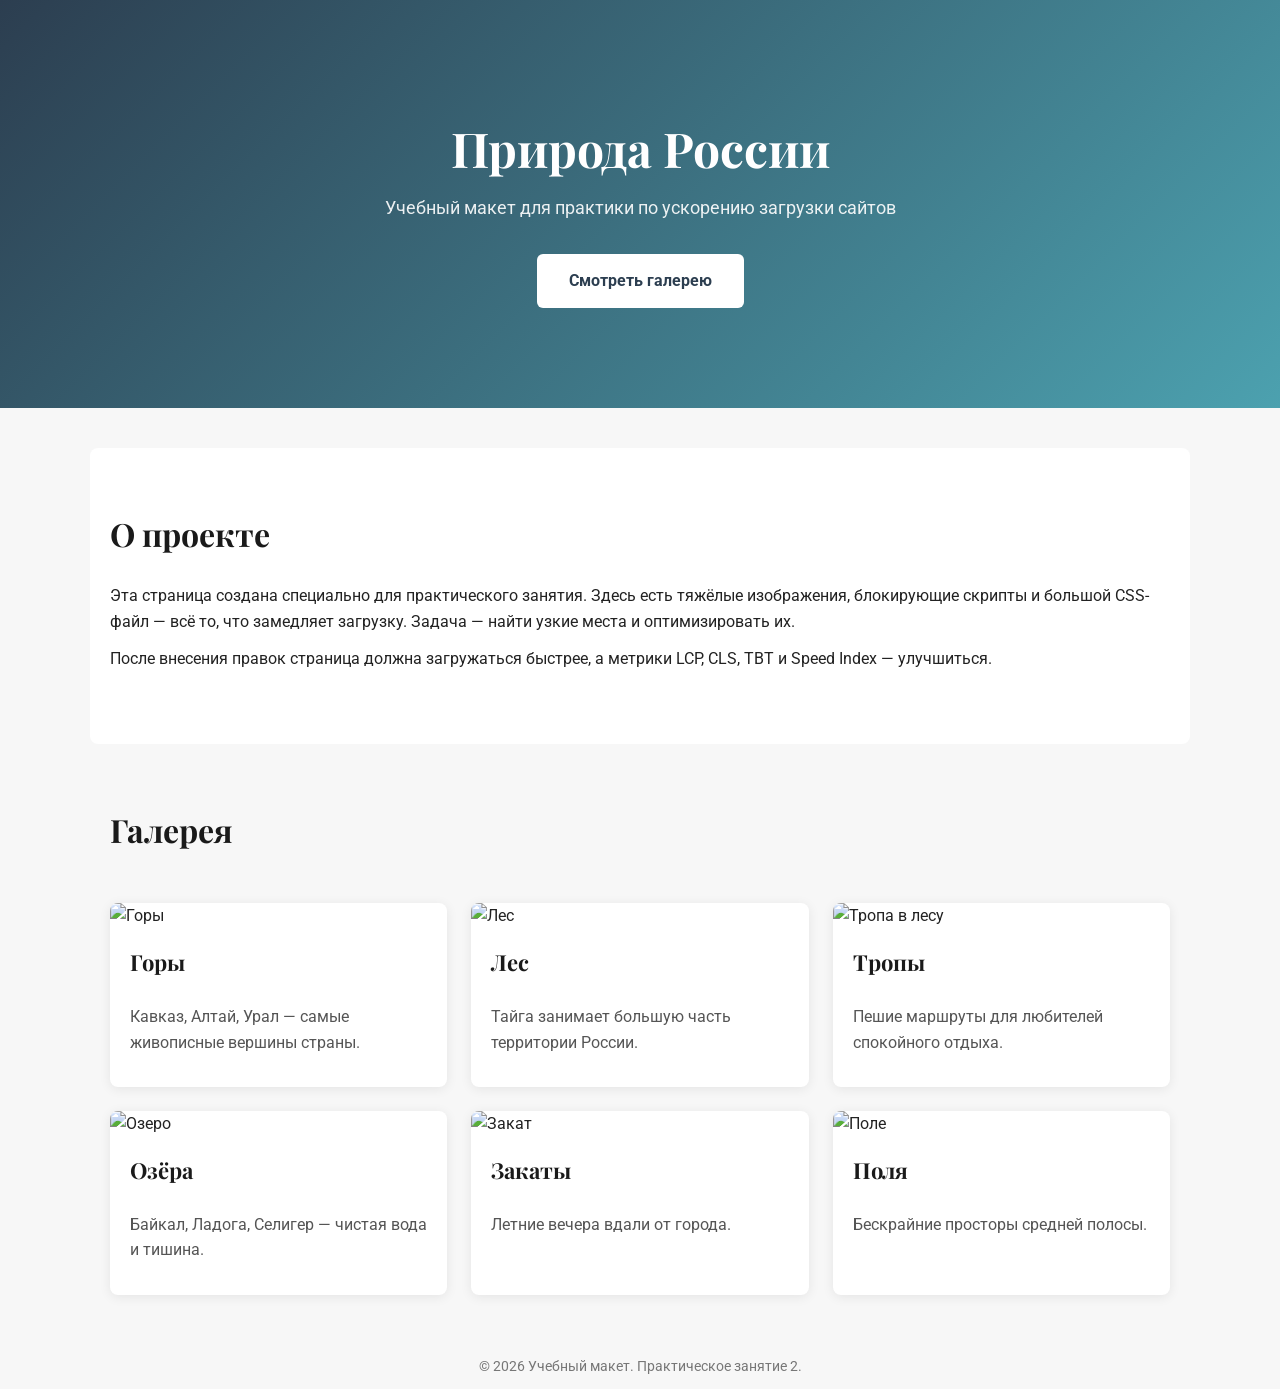
==== index.html @ 9233be03 "first commit" ====
<!DOCTYPE html>
<html lang="ru">
<head>
  <meta charset="UTF-8">
  <meta name="viewport" content="width=device-width, initial-scale=1.0">
  <title>Учебный сайт — Практика 2</title>

  <!-- Шрифты Google: без preconnect, без display=swap -->
  <link href="https://fonts.googleapis.com/css2?family=Roboto:wght@300;400;700&family=Playfair+Display:wght@400;700&display=swap" rel="stylesheet">

  <!-- Блокирующий CSS -->
  <link rel="stylesheet" href="style.css">

  <!-- Блокирующий скрипт в head -->
  <script src="app.js"></script>
</head>
<body>

  <header class="hero">
    <div class="container">
      <h1>Природа России</h1>
      <p class="subtitle">Учебный макет для практики по ускорению загрузки сайтов</p>
      <a href="#gallery" class="btn">Смотреть галерею</a>
    </div>
  </header>

  <section class="intro container">
    <h2>О проекте</h2>
    <p>
      Эта страница создана специально для практического занятия. Здесь есть тяжёлые изображения,
      блокирующие скрипты и большой CSS-файл — всё то, что замедляет загрузку. Задача —
      найти узкие места и оптимизировать их.
    </p>
    <p>
      После внесения правок страница должна загружаться быстрее, а метрики LCP, CLS, TBT
      и Speed Index — улучшиться.
    </p>
  </section>

  <section id="gallery" class="gallery container">
    <h2>Галерея</h2>

    <article class="card">
      <img src="https://images.unsplash.com/photo-1506905925346-21bda4d32df4?w=2400&q=100" alt="Горы">
      <h3>Горы</h3>
      <p>Кавказ, Алтай, Урал — самые живописные вершины страны.</p>
    </article>

    <article class="card">
      <img src="https://images.unsplash.com/photo-1470071459604-3b5ec3a7fe05?w=2000&q=100" alt="Лес">
      <h3>Лес</h3>
      <p>Тайга занимает большую часть территории России.</p>
    </article>

    <article class="card">
      <img src="https://images.unsplash.com/photo-1441974231531-c6227db76b6e?w=2000&q=100" alt="Тропа в лесу">
      <h3>Тропы</h3>
      <p>Пешие маршруты для любителей спокойного отдыха.</p>
    </article>

    <article class="card">
      <img src="https://images.unsplash.com/photo-1501785888041-af3ef285b470?w=2000&q=100" alt="Озеро">
      <h3>Озёра</h3>
      <p>Байкал, Ладога, Селигер — чистая вода и тишина.</p>
    </article>

    <article class="card">
      <img src="https://images.unsplash.com/photo-1472214103451-9374bd1c798e?w=2000&q=100" alt="Закат">
      <h3>Закаты</h3>
      <p>Летние вечера вдали от города.</p>
    </article>

    <article class="card">
      <img src="https://images.unsplash.com/photo-1469474968028-56623f02e42e?w=2000&q=100" alt="Поле">
      <h3>Поля</h3>
      <p>Бескрайние просторы средней полосы.</p>
    </article>
  </section>

  <footer class="container">
    <p>&copy; 2026 Учебный макет. Практическое занятие 2.</p>
  </footer>

</body>
</html>
---- style.css ----
/* ===== Базовые стили ===== */
* {
  box-sizing: border-box;
  margin: 0;
  padding: 0;
}

html {
  scroll-behavior: smooth;
}

body {
  font-family: 'Roboto', Arial, sans-serif;
  font-size: 16px;
  line-height: 1.6;
  color: #222222;
  background-color: #f7f7f7;
}

.container {
  width: 100%;
  max-width: 1100px;
  margin: 0 auto;
  padding: 0 20px;
}

h1, h2, h3 {
  font-family: 'Playfair Display', Georgia, serif;
  font-weight: 700;
  margin-bottom: 16px;
  color: #1a1a1a;
}

h1 {
  font-size: 48px;
  line-height: 1.2;
}

h2 {
  font-size: 32px;
  margin-bottom: 24px;
}

h3 {
  font-size: 22px;
}

p {
  margin-bottom: 12px;
}

/* ===== Hero ===== */
.hero {
  background: linear-gradient(135deg, #2c3e50 0%, #4ca1af 100%);
  color: #ffffff;
  padding: 120px 0 100px;
  text-align: center;
}

.hero h1 {
  color: #ffffff;
}

.subtitle {
  font-size: 18px;
  margin-bottom: 32px;
  opacity: 0.9;
}

.btn {
  display: inline-block;
  padding: 14px 32px;
  background-color: #ffffff;
  color: #2c3e50;
  text-decoration: none;
  border-radius: 6px;
  font-weight: 700;
  transition: transform 0.2s ease;
}

.btn:hover {
  transform: translateY(-2px);
}

/* ===== Intro ===== */
.intro {
  padding: 60px 20px;
  background-color: #ffffff;
  margin-top: 40px;
  border-radius: 8px;
}

/* ===== Галерея ===== */
.gallery {
  padding: 60px 20px;
  display: grid;
  grid-template-columns: repeat(auto-fit, minmax(300px, 1fr));
  gap: 24px;
}

.gallery h2 {
  grid-column: 1 / -1;
}

.card {
  background-color: #ffffff;
  border-radius: 8px;
  overflow: hidden;
  box-shadow: 0 2px 12px rgba(0, 0, 0, 0.08);
  transition: box-shadow 0.3s ease;
}

.card:hover {
  box-shadow: 0 6px 24px rgba(0, 0, 0, 0.15);
}

.card img {
  width: 100%;
  height: auto;
  display: block;
}

.card h3 {
  padding: 16px 20px 8px;
}

.card p {
  padding: 0 20px 20px;
  color: #555555;
}

/* ===== Footer ===== */
footer {
  padding: 40px 20px;
  text-align: center;
  color: #777777;
  font-size: 14px;
}

/* ===== Адаптив ===== */
@media (max-width: 768px) {
  h1 {
    font-size: 32px;
  }

  .hero {
    padding: 80px 0 60px;
  }

  h2 {
    font-size: 24px;
  }
}
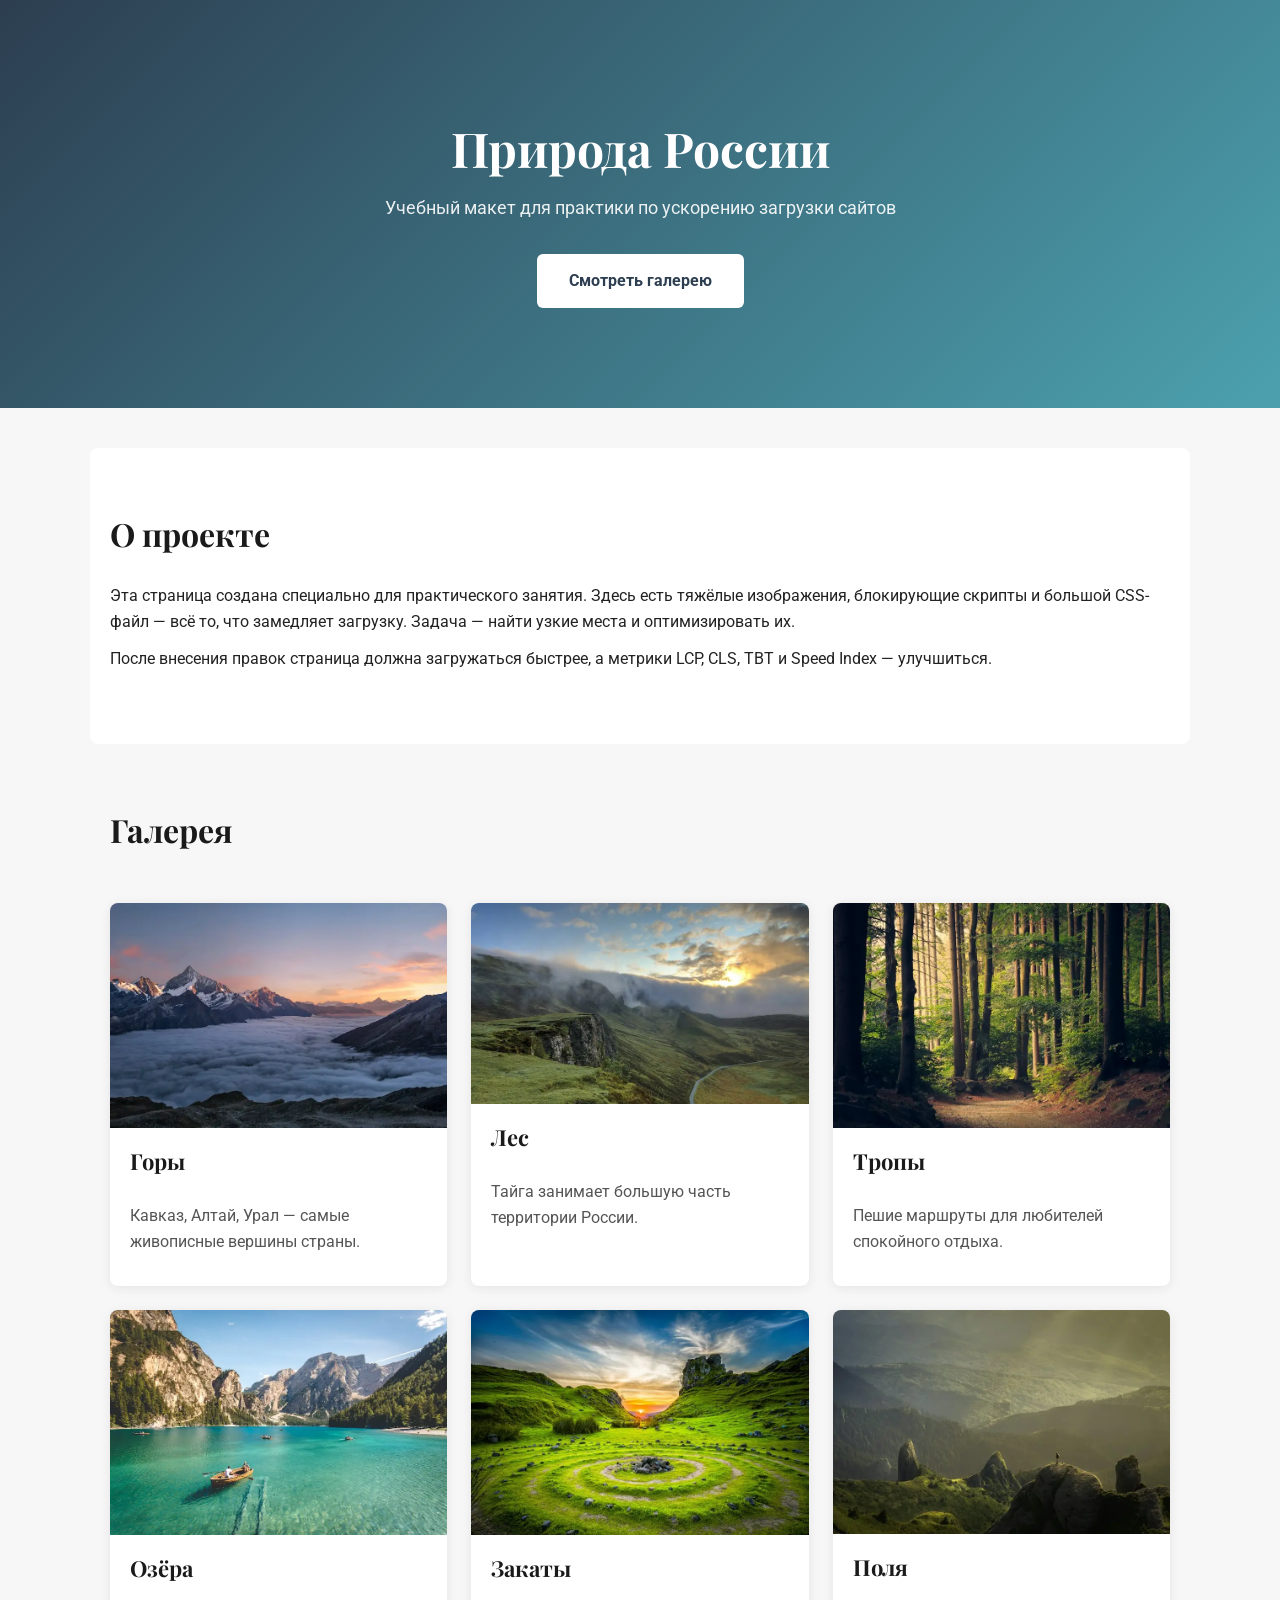
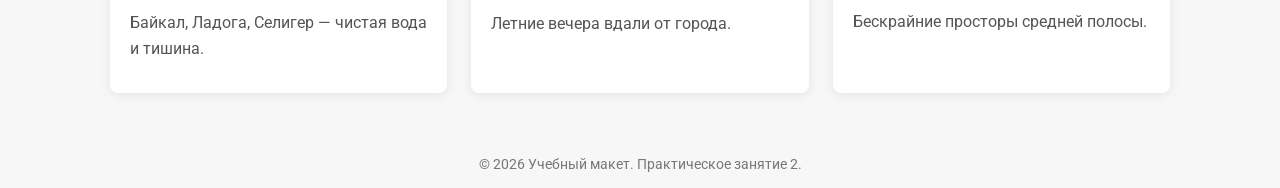
==== commit efc5ad6b: "Оптимизация: WebP-изображения, defer для JS, минификация CSS/JS, preconnect шрифтов" ====
--- a/index.html
+++ b/index.html
@@ -5,14 +5,16 @@
   <meta name="viewport" content="width=device-width, initial-scale=1.0">
   <title>Учебный сайт — Практика 2</title>
 
-  <!-- Шрифты Google: без preconnect, без display=swap -->
+  <!-- Preconnect к Google Fonts: убирает задержку установки соединения -->
+  <link rel="preconnect" href="https://fonts.googleapis.com">
+  <link rel="preconnect" href="https://fonts.gstatic.com" crossorigin>
   <link href="https://fonts.googleapis.com/css2?family=Roboto:wght@300;400;700&family=Playfair+Display:wght@400;700&display=swap" rel="stylesheet">
 
-  <!-- Блокирующий CSS -->
-  <link rel="stylesheet" href="style.css">
+  <!-- Минифицированный CSS -->
+  <link rel="stylesheet" href="style.min.css">
 
-  <!-- Блокирующий скрипт в head -->
-  <script src="app.js"></script>
+  <!-- Скрипт отложен: скачивается параллельно, не блокирует рендеринг -->
+  <script src="app.min.js" defer></script>
 </head>
 <body>
 
@@ -41,37 +43,37 @@
     <h2>Галерея</h2>
 
     <article class="card">
-      <img src="https://images.unsplash.com/photo-1506905925346-21bda4d32df4?w=2400&q=100" alt="Горы">
+      <img src="mountains.webp" width="800" height="533" alt="Горы" loading="lazy" decoding="async">
       <h3>Горы</h3>
       <p>Кавказ, Алтай, Урал — самые живописные вершины страны.</p>
     </article>
 
     <article class="card">
-      <img src="https://images.unsplash.com/photo-1470071459604-3b5ec3a7fe05?w=2000&q=100" alt="Лес">
+      <img src="forest.webp" width="800" height="477" alt="Лес" loading="lazy" decoding="async">
       <h3>Лес</h3>
       <p>Тайга занимает большую часть территории России.</p>
     </article>
 
     <article class="card">
-      <img src="https://images.unsplash.com/photo-1441974231531-c6227db76b6e?w=2000&q=100" alt="Тропа в лесу">
+      <img src="trail.webp" width="800" height="533" alt="Тропа в лесу" loading="lazy" decoding="async">
       <h3>Тропы</h3>
       <p>Пешие маршруты для любителей спокойного отдыха.</p>
     </article>
 
     <article class="card">
-      <img src="https://images.unsplash.com/photo-1501785888041-af3ef285b470?w=2000&q=100" alt="Озеро">
+      <img src="lake.webp" width="800" height="533" alt="Озеро" loading="lazy" decoding="async">
       <h3>Озёра</h3>
       <p>Байкал, Ладога, Селигер — чистая вода и тишина.</p>
     </article>
 
     <article class="card">
-      <img src="https://images.unsplash.com/photo-1472214103451-9374bd1c798e?w=2000&q=100" alt="Закат">
+      <img src="sunset.webp" width="800" height="534" alt="Закат" loading="lazy" decoding="async">
       <h3>Закаты</h3>
       <p>Летние вечера вдали от города.</p>
     </article>
 
     <article class="card">
-      <img src="https://images.unsplash.com/photo-1469474968028-56623f02e42e?w=2000&q=100" alt="Поле">
+      <img src="field.webp" width="800" height="531" alt="Поле" loading="lazy" decoding="async">
       <h3>Поля</h3>
       <p>Бескрайние просторы средней полосы.</p>
     </article>
@@ -82,4 +84,4 @@
   </footer>
 
 </body>
-</html>+</html>
--- a/style.min.css
+++ b/style.min.css
@@ -0,0 +1 @@
+*{box-sizing:border-box;margin:0;padding:0}html{scroll-behavior:smooth}body{font-family:Roboto,Arial,sans-serif;font-size:16px;line-height:1.6;color:#222;background-color:#f7f7f7}.container{width:100%;max-width:1100px;margin:0 auto;padding:0 20px}h1,h2,h3{font-family:'Playfair Display',Georgia,serif;font-weight:700;margin-bottom:16px;color:#1a1a1a}h1{font-size:48px;line-height:1.2}h2{font-size:32px;margin-bottom:24px}h3{font-size:22px}p{margin-bottom:12px}.hero{background:linear-gradient(135deg,#2c3e50 0,#4ca1af 100%);color:#fff;padding:120px 0 100px;text-align:center}.hero h1{color:#fff}.subtitle{font-size:18px;margin-bottom:32px;opacity:.9}.btn{display:inline-block;padding:14px 32px;background-color:#fff;color:#2c3e50;text-decoration:none;border-radius:6px;font-weight:700;transition:transform .2s}.btn:hover{transform:translateY(-2px)}.intro{padding:60px 20px;background-color:#fff;margin-top:40px;border-radius:8px}.gallery{padding:60px 20px;display:grid;grid-template-columns:repeat(auto-fit,minmax(300px,1fr));gap:24px}.gallery h2{grid-column:1/-1}.card{background-color:#fff;border-radius:8px;overflow:hidden;box-shadow:0 2px 12px rgba(0,0,0,.08);transition:box-shadow .3s}.card:hover{box-shadow:0 6px 24px rgba(0,0,0,.15)}.card img{width:100%;height:auto;display:block}.card h3{padding:16px 20px 8px}.card p{padding:0 20px 20px;color:#555}footer{padding:40px 20px;text-align:center;color:#777;font-size:14px}@media (max-width:768px){h1{font-size:32px}.hero{padding:80px 0 60px}h2{font-size:24px}}
